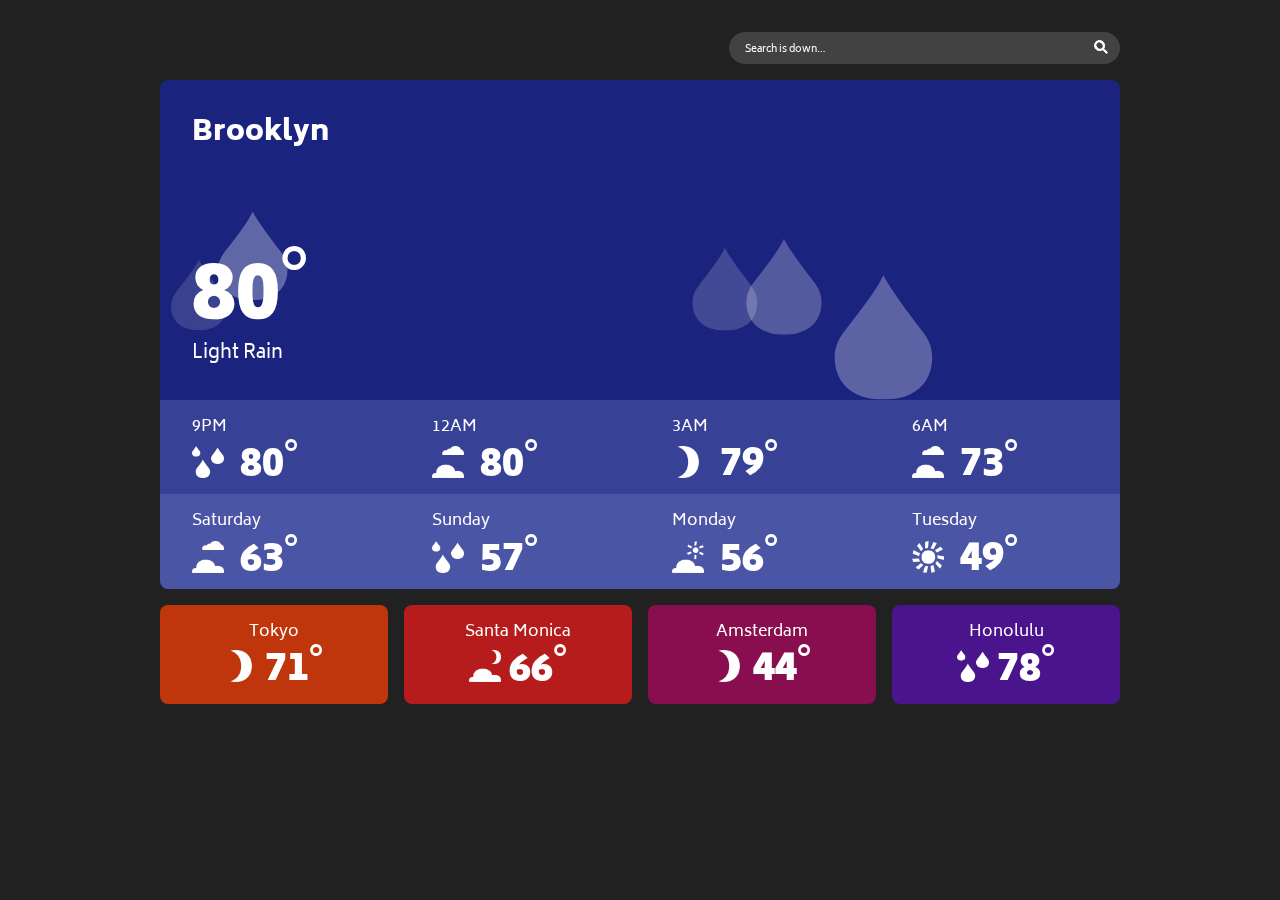
==== noAPI.html @ 5db5c715 "stable release" ====
<!doctype html>
<html class="no-js" lang="">

<head>
	<meta charset="utf-8">
	<meta http-equiv="x-ua-compatible" content="ie=edge">
	<title>Weather App</title>
	<meta name="description" content="Simple weather app">
	<meta name="viewport" content="width=device-width, initial-scale=1, shrink-to-fit=no">

	<link rel="manifest" href="site.webmanifest">
	<link rel="apple-touch-icon" href="icon.png">
	<!-- Place favicon.ico in the root directory -->


	<link href="https://fonts.googleapis.com/css?family=Biryani:400,900" rel="stylesheet">
	<link rel="stylesheet" href="css/normalize.css">
	<link rel="stylesheet" href="css/main.css">
</head>

<body class="">
	<!--[if lte IE 9]>
		<p class="browserupgrade">You are using an <strong>outdated</strong> browser. Please <a href="https://browsehappy.com/">upgrade your browser</a> to improve your experience and security.</p>
	<![endif]-->

	<!-- Add your site or application content here -->
	
	<div id="largeBgImage">
	</div>
	<!-- /#largeBgImage -->

	<ul id="cardHolder" city="Holder">
		<li id="searchBox">
			<form id="searchUI" action="">
				<input type="text" id="searchTextbox" placeholder="Search is down…" value="Search is down…">
				
				<button id="searchToggle">
					<img id="iconSearch" src="img/search.png" alt="">
					<img id="iconClose" src="img/close.png" alt="">
				</button>
			</form>
			

			<h4>Favorite Cities</h4>
		</li>
		<li class="card" id="cardTokyo" city="Tokyo"></li>
		<li class="card" id="cardSantaMonica" city="SantaMonica"></li>
		<li class="card" id="cardAmsterdam" city="Amsterdam"></li>
		<li class="card" id="cardHonolulu" city="Honolulu"></li>
		<li class="card active" id="cardBrooklyn" city="Brooklyn">
			
		</li>
	</ul>
	<!-- /#cardHolder -->



	<script src="js/vendor/modernizr-3.6.0.min.js"></script>
	<script src="js/vendor/jquery-3.3.1.min.js"></script>
	<script src="js/vendor/rainbowvis.js"></script>
	<script src="js/plugins.js"></script>
	<script src="js/sampleData.js"></script>
	<script src="js/vectors.js"></script>
	<script src="js/noAPI.js"></script>

</body>

</html>
---- css/main.css ----
/*! HTML5 Boilerplate v6.1.0 | MIT License | https://html5boilerplate.com/ */html{color:#222;font-size:1em;line-height:1.4}::-moz-selection{background:#b3d4fc;text-shadow:none}::selection{background:#b3d4fc;text-shadow:none}hr{display:block;height:1px;border:0;border-top:1px solid #ccc;margin:1em 0;padding:0}audio,canvas,iframe,img,svg,video{vertical-align:middle}fieldset{border:0;margin:0;padding:0}textarea{resize:vertical}.browserupgrade{margin:0.2em 0;background:#ccc;color:#000;padding:0.2em 0}body{font-family:'Biryani', sans-serif;font-weight:400;background-color:#212121}.textColorLight{color:#fff}.textColorDark{color:#000}img.weatherIcon{width:2rem;height:2rem;margin-top:-0.5rem}.weatherTemp{clear:none;display:inline-block;font-weight:900;font-size:1.5rem;line-height:1.5rem;padding-left:0.75rem}h1,h2,h3,h4,h5,h6{font-weight:400;margin:0;padding:0}h1{font-weight:900;font-size:1.75rem;line-height:1.75rem}h2{line-height:1.75rem}sup{font-weight:400}ul{list-style:none;margin:0;padding:0}#largeBgImage{display:none}ul#cardHolder{display:grid;grid-template-columns:repeat(12, 1fr);grid-template-rows:15px 15px 15px 15px auto;grid-column-gap:2rem;margin:15px 0;color:#fff}ul#cardHolder #searchBox{grid-column:10 / span 2;grid-row:1;width:3rem;height:3rem;padding-top:0.75rem;background-color:transparent;z-index:10}ul#cardHolder #searchBox #searchUI{display:flex;flex-direction:row;justify-content:space-between;margin:0}ul#cardHolder #searchBox #searchUI #searchTextbox{display:none;flex-grow:2;background-color:#424242;color:#fff;border-radius:1rem;border:0;margin-right:1rem;padding:1.25rem 1rem 1rem}ul#cardHolder #searchBox #searchUI #searchToggle{padding:1rem;border-radius:3rem;border:0;background-color:#E65100;box-shadow:0 0 8px 4px rgba(0,0,0,0.1);cursor:pointer}ul#cardHolder #searchBox #searchUI #searchToggle img{width:1.5rem;height:1.5rem}ul#cardHolder #searchBox #searchUI #searchToggle #iconSearch{display:inline}ul#cardHolder #searchBox #searchUI #searchToggle #iconClose{display:none}ul#cardHolder #searchBox h4{display:none;margin:2rem 0 0 1rem}ul#cardHolder li.card{grid-column:1 / span 12;border-radius:8px;overflow:hidden;height:30px;display:grid;grid-template-columns:1fr;-webkit-transition:height 250ms linear;-moz-transition:height 250ms linear;-ms-transition:height 250ms linear;-o-transition:height 250ms linear;transition:height 250ms linear}ul#cardHolder li.card canvas{grid-row:1;grid-column:1;z-index:1;display:none}ul#cardHolder li.card .cardHeader{grid-row:1;grid-column:1;z-index:2;display:none;padding:2.5rem 2rem 2rem}ul#cardHolder li.card .cardHeader .weatherIcon{display:none}ul#cardHolder li.card #extendedForecast{grid-row:2}ul#cardHolder li.card #extendedForecast li{background-color:#ddd;display:flex;flex-direction:row;justify-content:space-between;align-items:baseline;padding:1.5rem 1.5rem 1.25rem 2rem}ul#cardHolder li.card #extendedForecast li:nth-child(8){border-radius:0 0 8px 8px}ul#cardHolder li.card.active canvas{display:block}ul#cardHolder li.card.active .cardHeader{display:block;display:flex;flex-direction:column;justify-content:space-between}ul#cardHolder li.card.active .cardHeader .weatherTemp{font-size:5rem;line-height:5rem;padding-left:0}ul#cardHolder #cardTokyo{grid-row:1;background-color:#BF360C;z-index:1}ul#cardHolder #cardSantaMonica{grid-row:2;background-color:#B71C1C;z-index:2}ul#cardHolder #cardAmsterdam{grid-row:3;background-color:#880E4F;z-index:3}ul#cardHolder #cardHonolulu{grid-row:4;background-color:#4a148c;z-index:4}ul#cardHolder #cardBrooklyn{grid-row:5;background-color:#1A237E;z-index:5;height:auto;overflow:visible}body.searchMode ul#cardHolder{grid-template-rows:auto}body.searchMode ul#cardHolder #searchBox{grid-column:1 / span 12;grid-row:1;width:auto;height:auto;padding:1rem}body.searchMode ul#cardHolder #searchBox #searchUI #searchTextbox{display:inline-block}body.searchMode ul#cardHolder #searchBox #searchUI #searchButton{display:block;box-shadow:none;border-radius:0 1rem 1rem 0}body.searchMode ul#cardHolder #searchBox #searchUI #searchToggle{background-color:transparent;padding:0}body.searchMode ul#cardHolder #searchBox #searchUI #searchToggle #iconSearch{display:none}body.searchMode ul#cardHolder #searchBox #searchUI #searchToggle #iconClose{display:inline}body.searchMode ul#cardHolder #searchBox h4{display:block}body.searchMode ul#cardHolder li.card,body.searchMode ul#cardHolder li.card.active{height:auto;overflow:visible;border-radius:0;box-shadow:none;cursor:pointer}body.searchMode ul#cardHolder li.card .cardHeader,body.searchMode ul#cardHolder li.card.active .cardHeader{display:flex;flex-direction:row;justify-content:space-between;align-items:baseline;padding:1.5rem 1.5rem 1.25rem 2rem}body.searchMode ul#cardHolder li.card .cardHeader h1,body.searchMode ul#cardHolder li.card.active .cardHeader h1{font-size:1rem;font-weight:400;line-height:1.4rem;margin-top:0;margin-bottom:0;order:-1}body.searchMode ul#cardHolder li.card .cardHeader h2,body.searchMode ul#cardHolder li.card.active .cardHeader h2{font-size:1.17rem}body.searchMode ul#cardHolder li.card .cardHeader .weatherTemp,body.searchMode ul#cardHolder li.card.active .cardHeader .weatherTemp{font-size:1.5rem;line-height:1.5rem;padding-left:0.75rem}body.searchMode ul#cardHolder li.card .cardHeader .bigDesc,body.searchMode ul#cardHolder li.card.active .cardHeader .bigDesc{display:none}body.searchMode ul#cardHolder li.card .cardHeader .weatherIcon,body.searchMode ul#cardHolder li.card.active .cardHeader .weatherIcon{display:inline}body.searchMode ul#cardHolder li.card.active{cursor:pointer}body.searchMode ul#cardHolder li.card.active canvas{display:none}body.searchMode ul#cardHolder li.card.active #extendedForecast{display:none}body.searchMode ul#cardHolder #cardTokyo{grid-row:auto}body.searchMode ul#cardHolder #cardSantaMonica{grid-row:auto}body.searchMode ul#cardHolder #cardAmsterdam{grid-row:auto}body.searchMode ul#cardHolder #cardHonolulu{grid-row:auto}body.searchMode ul#cardHolder #cardBrooklyn{grid-row:auto}.hidden{display:none !important}.visuallyhidden{border:0;clip:rect(0 0 0 0);height:1px;margin:-1px;overflow:hidden;padding:0;position:absolute;width:1px;white-space:nowrap}.visuallyhidden.focusable:active,.visuallyhidden.focusable:focus{clip:auto;height:auto;margin:0;overflow:visible;position:static;width:auto;white-space:inherit}.invisible{visibility:hidden}.clearfix:before,.clearfix:after{content:" ";display:table}.clearfix:after{clear:both}@media only screen and (min-width: 700px){.weather{margin-top:1rem;display:block}.weatherTemp{font-size:2.5rem;padding-left:0.5rem}ul#cardHolder{grid-template-columns:repeat(12, 1fr);grid-template-rows:auto;grid-column-gap:1rem;margin:2rem;max-width:960px}ul#cardHolder #searchBox{grid-column:8 / span 5;grid-row:1;width:auto;height:auto;padding-top:0}ul#cardHolder #searchBox #searchUI{display:block;position:relative}ul#cardHolder #searchBox #searchUI #searchTextbox{display:inline-block;font-size:0.625rem;line-height:0.625rem;padding:0.75rem 1rem 0.5rem;margin-right:0;width:100%;height:2rem;-moz-box-sizing:border-box;-webkit-box-sizing:border-box;box-sizing:border-box}ul#cardHolder #searchBox #searchUI #searchToggle{padding:0.4rem 0.75rem;background-color:transparent;position:absolute;right:0;top:0;box-shadow:none}ul#cardHolder #searchBox #searchUI #searchToggle img{width:0.875rem;height:0.875rem}ul#cardHolder #searchBox #searchUI #searchToggle #iconSearch{display:inline}ul#cardHolder #searchBox #searchUI #searchToggle #iconClose{display:none}ul#cardHolder li.card{overflow:visible;height:auto;margin-top:1rem}ul#cardHolder li.card .cardHeader{display:block}ul#cardHolder li.card .cardHeader h2{font-size:1.17rem}ul#cardHolder li.card #extendedForecast{display:grid;grid-template-columns:repeat(4, 1fr)}ul#cardHolder li.card #extendedForecast li{flex-wrap:wrap;justify-content:flex-start;padding:1rem}ul#cardHolder li.card #extendedForecast li .time{flex-basis:100%}ul#cardHolder li.card #extendedForecast li .weather{flex-basis:100%;display:flex;flex-direction:row}ul#cardHolder li.card #extendedForecast li .weather img.weatherIcon{margin-right:0.5rem}ul#cardHolder li.card #extendedForecast li:nth-child(5){border-radius:0 0 0 8px}ul#cardHolder li.card #extendedForecast li:nth-child(8){border-radius:0 0 8px 0}ul#cardHolder #cardTokyo,ul#cardHolder #cardSantaMonica,ul#cardHolder #cardAmsterdam,ul#cardHolder #cardHonolulu{cursor:pointer}ul#cardHolder #cardTokyo .cardHeader,ul#cardHolder #cardSantaMonica .cardHeader,ul#cardHolder #cardAmsterdam .cardHeader,ul#cardHolder #cardHonolulu .cardHeader{padding:1rem;text-align:center}ul#cardHolder #cardTokyo .cardHeader h1,ul#cardHolder #cardSantaMonica .cardHeader h1,ul#cardHolder #cardAmsterdam .cardHeader h1,ul#cardHolder #cardHonolulu .cardHeader h1{font-size:1rem;font-weight:400;line-height:1.4rem}ul#cardHolder #cardTokyo .cardHeader .bigDesc,ul#cardHolder #cardSantaMonica .cardHeader .bigDesc,ul#cardHolder #cardAmsterdam .cardHeader .bigDesc,ul#cardHolder #cardHonolulu .cardHeader .bigDesc{display:none}ul#cardHolder #cardTokyo .cardHeader .weatherIcon,ul#cardHolder #cardSantaMonica .cardHeader .weatherIcon,ul#cardHolder #cardAmsterdam .cardHeader .weatherIcon,ul#cardHolder #cardHonolulu .cardHeader .weatherIcon{display:inline-block;margin-top:-1.25rem}ul#cardHolder #cardTokyo{grid-column:1 / span 3;grid-row:3}ul#cardHolder #cardSantaMonica{grid-column:4 / span 3;grid-row:3}ul#cardHolder #cardAmsterdam{grid-column:7 / span 3;grid-row:3}ul#cardHolder #cardHonolulu{grid-column:10 / span 3;grid-row:3}ul#cardHolder #cardBrooklyn{grid-column:1 / span 12;grid-row:2}}@media only screen and (min-width: 1024px){#largeBgImage{display:block;z-index:-1;position:fixed;top:0;left:0;right:0;bottom:0;background-image:url("https://untappedcities-wpengine.netdna-ssl.com/wp-content/uploads/2017/06/2_The-Top-10-Secrets-of-Downtown-Brooklyn-in-NYC_Brooklyn-Bridge_Sunset_NYC_Untapped-Cities.v1.jpg");background-size:cover;opacity:0.02}ul#cardHolder{margin:2rem auto}ul#cardHolder li.card #extendedForecast li{padding:1rem 2rem}}@media print{*,*:before,*:after{background:transparent !important;color:#000 !important;-webkit-box-shadow:none !important;box-shadow:none !important;text-shadow:none !important}a,a:visited{text-decoration:underline}a[href]:after{content:" (" attr(href) ")"}abbr[title]:after{content:" (" attr(title) ")"}a[href^="#"]:after,a[href^="javascript:"]:after{content:""}pre{white-space:pre-wrap !important}pre,blockquote{border:1px solid #999;page-break-inside:avoid}thead{display:table-header-group}tr,img{page-break-inside:avoid}p,h2,h3{orphans:3;widows:3}h2,h3{page-break-after:avoid}}
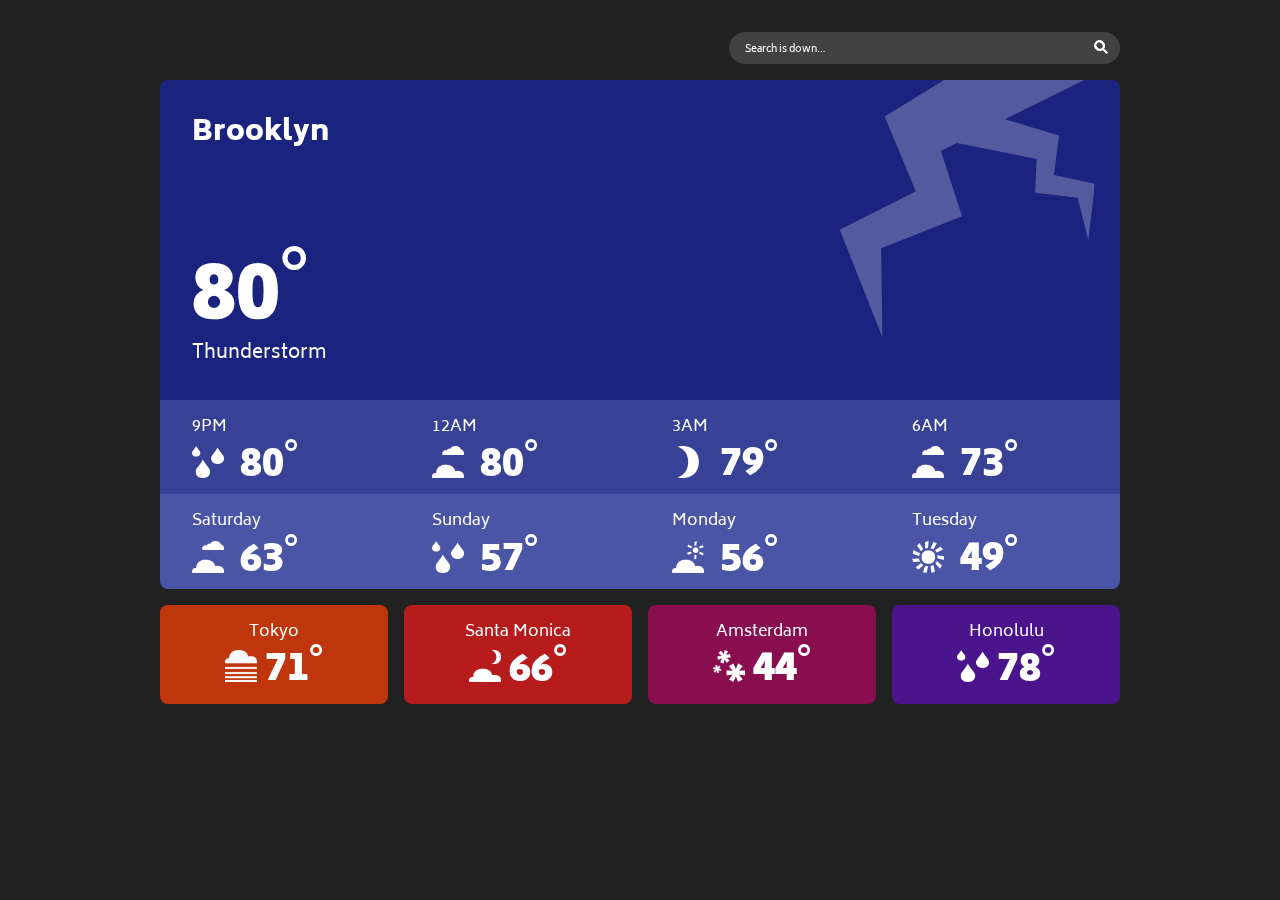
==== commit eb9d2770: "updating the favicon" ====
--- a/noAPI.html
+++ b/noAPI.html
@@ -10,6 +10,8 @@
 
 	<link rel="manifest" href="site.webmanifest">
 	<link rel="apple-touch-icon" href="icon.png">
+	<link rel="icon" type="image/png" href="icon.png">
+
 	<!-- Place favicon.ico in the root directory -->
 
 
